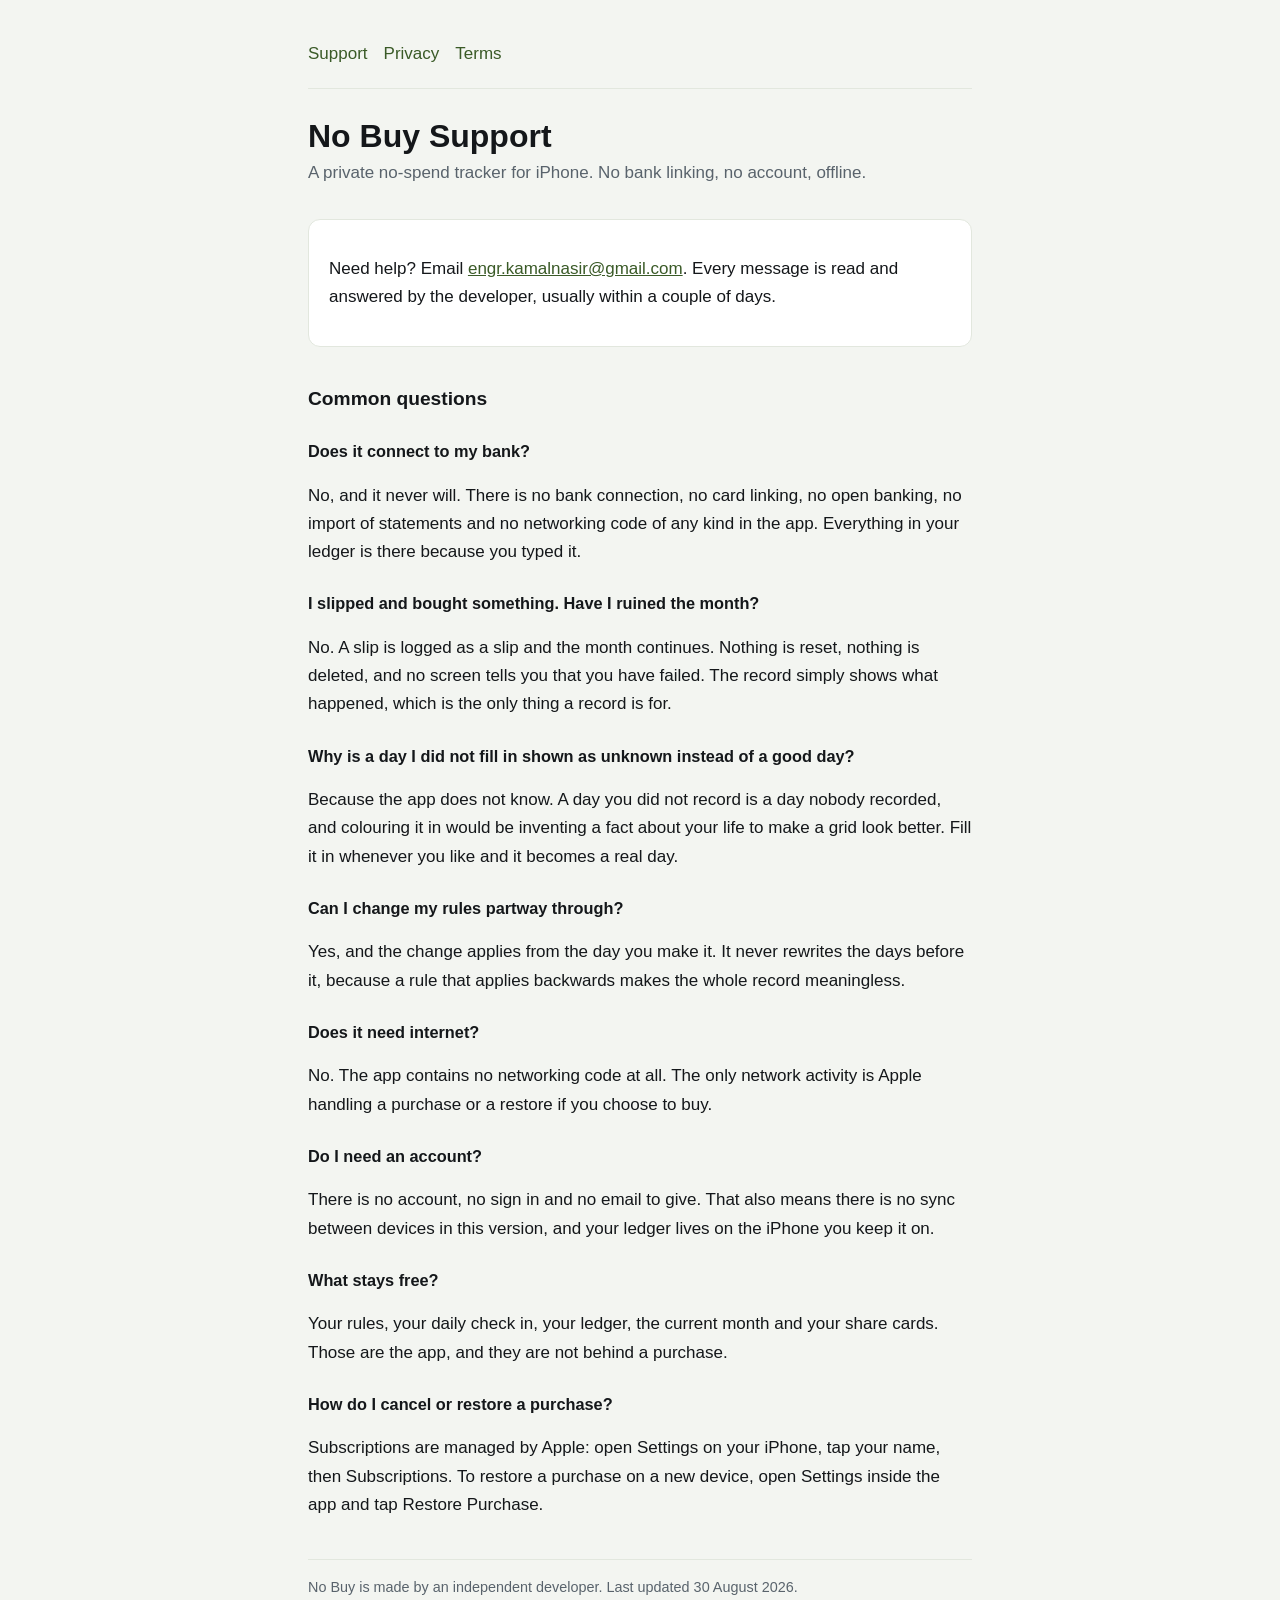
==== index.html @ ed70abf7 "No Buy legal and support pages" ====
<!doctype html>
<html lang="en"><head><meta charset="utf-8"><meta name="viewport" content="width=device-width,initial-scale=1"><title>No Buy Support</title><link rel="stylesheet" href="style.css"></head><body><div class="wrap"><nav><a href="index.html">Support</a><a href="privacy.html">Privacy</a><a href="terms.html">Terms</a></nav><h1>No Buy Support</h1>
<p class="sub">A private no-spend tracker for iPhone. No bank linking, no account, offline.</p>
<div class="card"><p>Need help? Email <a href="mailto:engr.kamalnasir@gmail.com">engr.kamalnasir@gmail.com</a>. Every message is read and answered by the developer, usually within a couple of days.</p></div>
<h2>Common questions</h2>
<h3>Does it connect to my bank?</h3>
<p>No, and it never will. There is no bank connection, no card linking, no open banking, no import of statements and no networking code of any kind in the app. Everything in your ledger is there because you typed it.</p>
<h3>I slipped and bought something. Have I ruined the month?</h3>
<p>No. A slip is logged as a slip and the month continues. Nothing is reset, nothing is deleted, and no screen tells you that you have failed. The record simply shows what happened, which is the only thing a record is for.</p>
<h3>Why is a day I did not fill in shown as unknown instead of a good day?</h3>
<p>Because the app does not know. A day you did not record is a day nobody recorded, and colouring it in would be inventing a fact about your life to make a grid look better. Fill it in whenever you like and it becomes a real day.</p>
<h3>Can I change my rules partway through?</h3>
<p>Yes, and the change applies from the day you make it. It never rewrites the days before it, because a rule that applies backwards makes the whole record meaningless.</p>
<h3>Does it need internet?</h3>
<p>No. The app contains no networking code at all. The only network activity is Apple handling a purchase or a restore if you choose to buy.</p>
<h3>Do I need an account?</h3>
<p>There is no account, no sign in and no email to give. That also means there is no sync between devices in this version, and your ledger lives on the iPhone you keep it on.</p>
<h3>What stays free?</h3>
<p>Your rules, your daily check in, your ledger, the current month and your share cards. Those are the app, and they are not behind a purchase.</p>
<h3>How do I cancel or restore a purchase?</h3>
<p>Subscriptions are managed by Apple: open Settings on your iPhone, tap your name, then Subscriptions. To restore a purchase on a new device, open Settings inside the app and tap Restore Purchase.</p>
<p class="updated">No Buy is made by an independent developer. Last updated 30 August 2026.</p></div></body></html>
---- style.css ----
:root { color-scheme: light dark; --ink:#14171A; --muted:#59636C; --accent:#3A5A27; --bg:#F3F5F1; --card:#ffffff; --line:#E2E7DE; }
@media (prefers-color-scheme: dark){ :root{ --ink:#EDEFF1; --muted:#9AA4AE; --accent:#9FC287; --bg:#0B0D0A; --card:#171A15; --line:#2C322A; } }
*{box-sizing:border-box}
body{margin:0;background:var(--bg);color:var(--ink);font:17px/1.65 -apple-system,BlinkMacSystemFont,"Segoe UI",Roboto,sans-serif}
.wrap{max-width:44rem;margin:0 auto;padding:2.5rem 1.25rem 4rem}
h1{font-size:2rem;line-height:1.2;margin:0 0 .25rem}
h2{font-size:1.2rem;margin:2.25rem 0 .5rem}
h3{font-size:1.02rem;margin:1.5rem 0 .35rem}
.sub{color:var(--muted);margin:0 0 2rem}
a{color:var(--accent)}
nav{display:flex;flex-wrap:wrap;gap:1rem;padding-bottom:1.25rem;border-bottom:1px solid var(--line);margin-bottom:1.75rem}
nav a{text-decoration:none;font-weight:500}
.card{background:var(--card);border:1px solid var(--line);border-radius:12px;padding:1.1rem 1.25rem;margin:1rem 0}
.updated{color:var(--muted);font-size:.9rem;margin-top:2.5rem;border-top:1px solid var(--line);padding-top:1rem}
ul{padding-left:1.2rem} li{margin:.35rem 0}
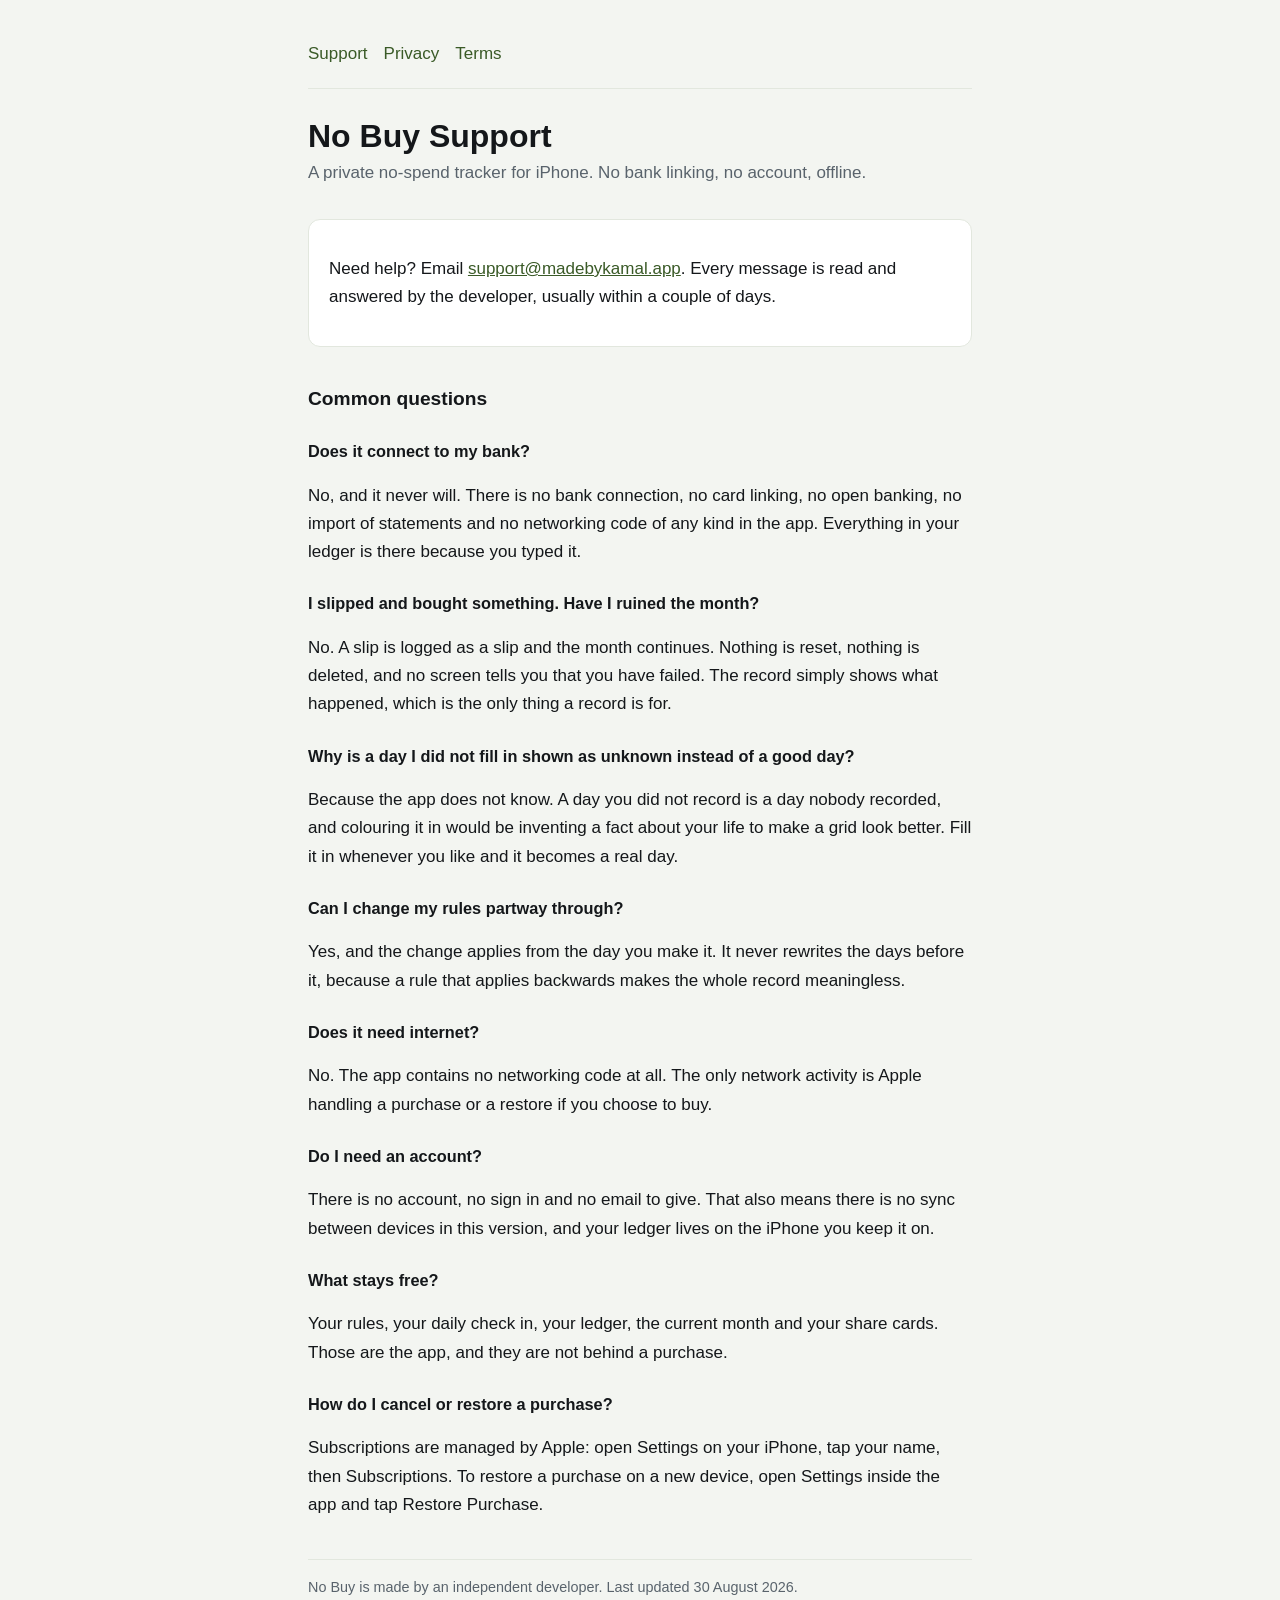
==== commit 180d6ac9: "Support email is now support@madebykamal.app" ====
--- a/index.html
+++ b/index.html
@@ -1,7 +1,7 @@
 <!doctype html>
 <html lang="en"><head><meta charset="utf-8"><meta name="viewport" content="width=device-width,initial-scale=1"><title>No Buy Support</title><link rel="stylesheet" href="style.css"></head><body><div class="wrap"><nav><a href="index.html">Support</a><a href="privacy.html">Privacy</a><a href="terms.html">Terms</a></nav><h1>No Buy Support</h1>
 <p class="sub">A private no-spend tracker for iPhone. No bank linking, no account, offline.</p>
-<div class="card"><p>Need help? Email <a href="mailto:engr.kamalnasir@gmail.com">engr.kamalnasir@gmail.com</a>. Every message is read and answered by the developer, usually within a couple of days.</p></div>
+<div class="card"><p>Need help? Email <a href="mailto:support@madebykamal.app">support@madebykamal.app</a>. Every message is read and answered by the developer, usually within a couple of days.</p></div>
 <h2>Common questions</h2>
 <h3>Does it connect to my bank?</h3>
 <p>No, and it never will. There is no bank connection, no card linking, no open banking, no import of statements and no networking code of any kind in the app. Everything in your ledger is there because you typed it.</p>
